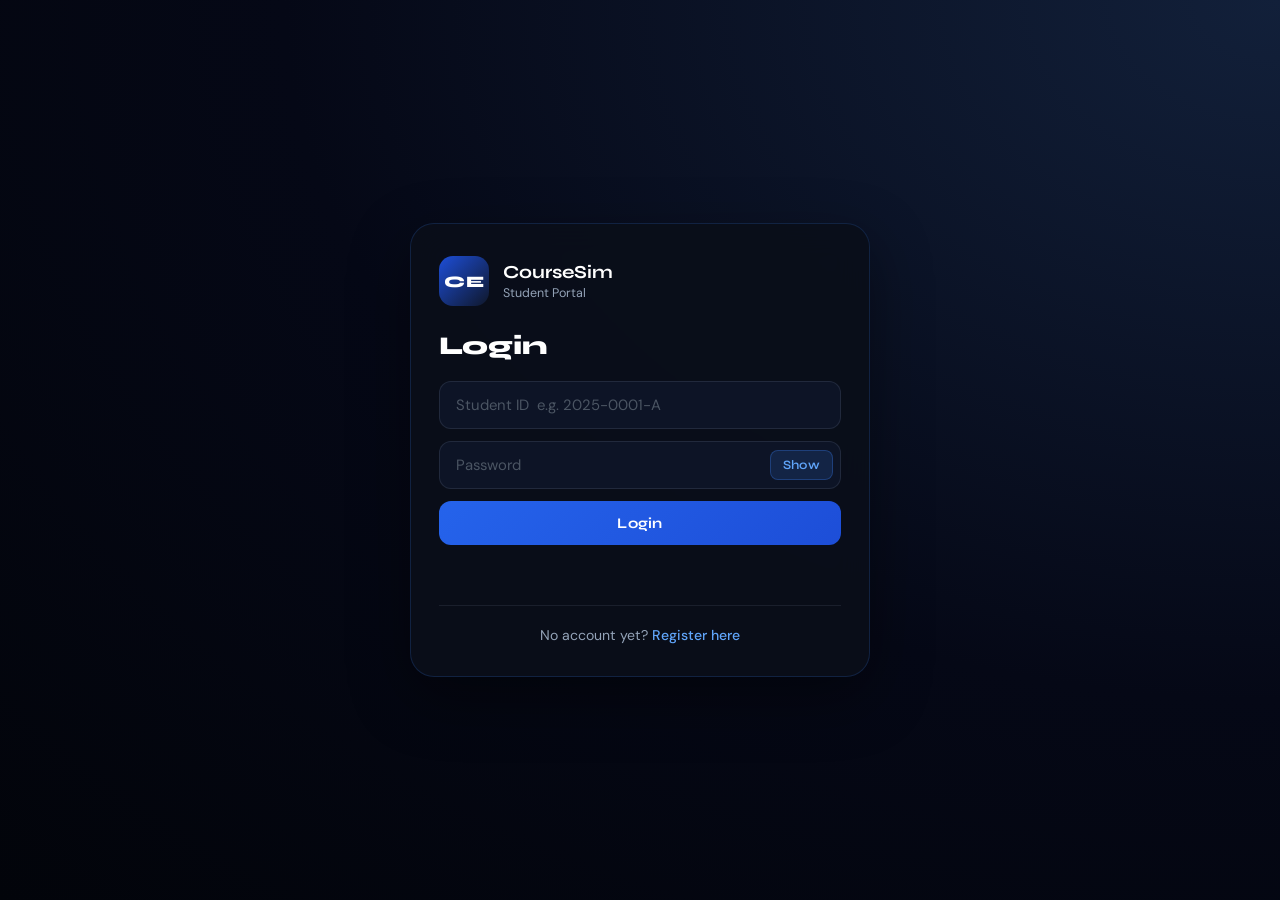
==== index.html @ 4ed4b831 "Added Show/Hide button and get rid of timer for registration successful." ====
<!DOCTYPE html>
<html lang="en">
<head>
  <meta charset="UTF-8" />
  <meta name="viewport" content="width=device-width, initial-scale=1.0" />
  <title>CourseSim – Login</title>
  <link rel="stylesheet" href="style.css" />
</head>
<body class="login-page">
  <div class="auth-wrap">
    <div class="auth-card">
      <div class="brand">
        <div class="logo">CE</div>
        <div>
          <h1>CourseSim</h1>
          <p>Student Portal</p>
        </div>
      </div>

      <h2>Login</h2>
      <input id="loginId"       type="text"     placeholder="Student ID  e.g. 2025-0001-A" />
      <div class="password-wrapper">
        <input id="loginPassword" type="password" placeholder="Password" />
        <button type="button" class="toggle-password" onclick="togglePassword('loginPassword', this)">Show</button>
      </div>
      <button onclick="login()">Login</button>
      <p id="authMessage"></p>

      <hr />

      <p class="small">No account yet? <a href="register.html">Register here</a></p>
    </div>
  </div>

  <script src="script.js"></script>
</body>
</html>
---- style.css ----
/* =====================================================
   CourseSim – style.css
   ===================================================== */

@import url('https://fonts.googleapis.com/css2?family=Syne:wght@400;600;700;800&family=DM+Sans:wght@300;400;500&display=swap');

* {
  margin: 0;
  padding: 0;
  box-sizing: border-box;
}

:root {
  --bg:       #050816;
  --panel:    rgba(10, 15, 26, 0.92);
  --muted:    #94a3b8;
  --text:     #e5e7eb;
  --border:   rgba(59, 130, 246, 0.18);
  --blue:     #2563eb;
  --blue2:    #1d4ed8;
  --success:  #86efac;
  --font-head: 'Syne', sans-serif;
  --font-body: 'DM Sans', sans-serif;
}

body {
  min-height: 100vh;
  background: radial-gradient(ellipse at top right, #12203a 0%, var(--bg) 55%, #02040a 100%);
  color: var(--text);
  font-family: var(--font-body);
}

/* ── App Layout ─────────────────────────────────── */

.app {
  display: flex;
  min-height: 100vh;
}

/* ── Sidebar ─────────────────────────────────────── */

.sidebar {
  width: 268px;
  background: rgba(7, 10, 20, 0.97);
  border-right: 1px solid var(--border);
  padding: 28px 20px;
  display: flex;
  flex-direction: column;
  justify-content: space-between;
  flex-shrink: 0;
}

.brand {
  display: flex;
  align-items: center;
  gap: 14px;
}

.logo {
  width: 50px;
  height: 50px;
  border-radius: 14px;
  display: grid;
  place-items: center;
  background: linear-gradient(135deg, #1d4ed8, #0f172a);
  color: white;
  font-family: var(--font-head);
  font-weight: 800;
  font-size: 1rem;
  letter-spacing: 0.5px;
  flex-shrink: 0;
}

.brand h1 {
  font-family: var(--font-head);
  font-size: 1.15rem;
  font-weight: 700;
  color: #fff;
}

.brand p {
  font-size: 0.78rem;
  color: var(--muted);
  margin-top: 2px;
}

.nav {
  margin-top: 38px;
  display: grid;
  gap: 6px;
}

.nav a {
  text-decoration: none;
  color: #94a3b8;
  background: transparent;
  padding: 12px 16px;
  border-radius: 12px;
  font-size: 0.92rem;
  font-weight: 500;
  transition: all 0.22s ease;
  border: 1px solid transparent;
}

.nav a.active,
.nav a:hover {
  background: linear-gradient(135deg, rgba(37, 99, 235, 0.35), rgba(15, 23, 42, 0.9));
  color: #e0eaff;
  border-color: rgba(59, 130, 246, 0.25);
  transform: translateX(3px);
}

.user-card {
  display: flex;
  align-items: center;
  gap: 12px;
  background: rgba(255, 255, 255, 0.04);
  padding: 14px;
  border-radius: 16px;
  border: 1px solid var(--border);
}

.avatar {
  width: 42px;
  height: 42px;
  border-radius: 11px;
  background: linear-gradient(135deg, #6366f1, #2563eb);
  display: grid;
  place-items: center;
  font-family: var(--font-head);
  font-weight: 700;
  font-size: 0.85rem;
  color: #fff;
  flex-shrink: 0;
  letter-spacing: 0.5px;
}

.user-card h3 {
  font-size: 0.9rem;
  font-weight: 600;
  color: #e2e8f0;
  white-space: nowrap;
  overflow: hidden;
  text-overflow: ellipsis;
  max-width: 150px;
}

.user-card p {
  font-size: 0.75rem;
  color: var(--muted);
  margin-top: 2px;
}

/* ── Main ────────────────────────────────────────── */

.main {
  flex: 1;
  padding: 36px 32px;
  overflow-y: auto;
}

.hero {
  margin-bottom: 28px;
}

.hero h2 {
  font-family: var(--font-head);
  font-size: 2rem;
  font-weight: 800;
  color: #fff;
  margin-bottom: 6px;
}

.hero p {
  color: var(--muted);
  font-size: 0.95rem;
}

/* ── Stats ───────────────────────────────────────── */

.stats {
  display: grid;
  grid-template-columns: repeat(4, 1fr);
  gap: 16px;
  margin-bottom: 28px;
}

.card {
  background: var(--panel);
  border: 1px solid var(--border);
  border-radius: 18px;
  padding: 20px;
  box-shadow: 0 8px 32px rgba(0, 0, 0, 0.3);
  backdrop-filter: blur(10px);
}

.card h3 {
  font-family: var(--font-head);
  font-size: 2rem;
  font-weight: 800;
  color: #60a5fa;
  line-height: 1;
}

.card p {
  color: var(--muted);
  font-size: 0.82rem;
  margin-top: 6px;
}

/* ── Panels ──────────────────────────────────────── */

.panels {
  display: grid;
  grid-template-columns: 1fr 1fr;
  gap: 18px;
}

.panel {
  background: var(--panel);
  border: 1px solid var(--border);
  border-radius: 20px;
  padding: 24px;
  box-shadow: 0 10px 40px rgba(0, 0, 0, 0.25);
  backdrop-filter: blur(10px);
}

.panel h3 {
  font-family: var(--font-head);
  font-size: 1rem;
  font-weight: 700;
  color: #e2e8f0;
  margin-bottom: 18px;
  text-transform: uppercase;
  letter-spacing: 0.8px;
}

/* ── Inputs & Buttons ────────────────────────────── */

.password-wrapper {
  position: relative;
  width: 100%;
  margin-bottom: 12px;
}

.password-wrapper input {
  margin-bottom: 0;
  padding-right: 70px;
}

.toggle-password {
  position: absolute;
  right: 8px;
  top: 50%;
  transform: translateY(-50%);
  width: auto;
  padding: 6px 12px;
  margin: 0;
  font-size: 0.8rem;
  font-weight: 600;
  background: rgba(59, 130, 246, 0.15);
  border: 1px solid rgba(59, 130, 246, 0.3);
  color: #60a5fa;
  cursor: pointer;
  border-radius: 8px;
  transition: all 0.2s ease;
}

.toggle-password:hover {
  background: rgba(59, 130, 246, 0.25);
  box-shadow: 0 2px 8px rgba(37, 99, 235, 0.2);
}

input {
  width: 100%;
  padding: 13px 16px;
  border: 1px solid rgba(148, 163, 184, 0.15);
  border-radius: 12px;
  outline: none;
  font-size: 0.93rem;
  font-family: var(--font-body);
  background: rgba(15, 23, 42, 0.85);
  color: #e2e8f0;
  margin-bottom: 12px;
  transition: border-color 0.2s;
}

input::placeholder {
  color: #4b5563;
}

input:focus {
  border-color: rgba(59, 130, 246, 0.45);
}

button {
  width: 100%;
  padding: 13px;
  border: none;
  border-radius: 12px;
  outline: none;
  font-size: 0.92rem;
  font-family: var(--font-head);
  font-weight: 700;
  letter-spacing: 0.3px;
  background: linear-gradient(135deg, var(--blue), var(--blue2));
  color: white;
  cursor: pointer;
  transition: all 0.2s ease;
  margin-bottom: 10px;
}

button:hover:not(:disabled):not(.toggle-password) {
  transform: translateY(-2px);
  box-shadow: 0 6px 20px rgba(37, 99, 235, 0.35);
}

button:disabled {
  opacity: 0.4;
  cursor: not-allowed;
}

button.alt {
  background: linear-gradient(135deg, #0f766e, #115e59);
}

button.alt:hover:not(:disabled) {
  box-shadow: 0 6px 20px rgba(15, 118, 110, 0.35);
}

/* ── Messages ────────────────────────────────────── */

#message,
#authMessage {
  margin-top: 8px;
  min-height: 22px;
  font-size: 0.9rem;
  color: #bfdbfe;
  transition: color 0.2s;
}

/* ── Course & Student Lists ──────────────────────── */

#courseList,
#studentList {
  list-style: none;
  display: grid;
  gap: 10px;
}

.course-item,
.student-item {
  padding: 14px 16px;
  border-radius: 14px;
  background: rgba(255, 255, 255, 0.03);
  border: 1px solid rgba(255, 255, 255, 0.05);
  border-left: 3px solid #3b82f6;
  transition: background 0.2s;
}

.course-item:hover,
.student-item:hover {
  background: rgba(255, 255, 255, 0.055);
}

.course-title,
.student-title {
  font-family: var(--font-head);
  font-weight: 600;
  font-size: 0.92rem;
  color: #e2e8f0;
  margin-bottom: 4px;
}

.course-meta,
.student-meta {
  font-size: 0.82rem;
  color: var(--muted);
  margin-bottom: 10px;
}

.badge-full {
  display: inline-block;
  background: rgba(239, 68, 68, 0.2);
  color: #fca5a5;
  font-size: 0.7rem;
  font-family: var(--font-head);
  font-weight: 700;
  padding: 2px 7px;
  border-radius: 6px;
  letter-spacing: 0.5px;
}

.action-row {
  display: flex;
  gap: 8px;
}

.action-row button {
  width: 50%;
  padding: 9px;
  font-size: 0.83rem;
  margin-bottom: 0;
}

.empty-state {
  text-align: center;
  color: var(--muted);
  font-size: 0.9rem;
  padding: 24px 0;
}

/* ── Auth Pages ──────────────────────────────────── */

.login-page {
  display: grid;
  place-items: center;
  min-height: 100vh;
}

.auth-wrap {
  width: min(460px, 92vw);
  padding: 24px 0;
}

.auth-card {
  background: var(--panel);
  border: 1px solid var(--border);
  border-radius: 24px;
  padding: 32px 28px;
  box-shadow: 0 20px 60px rgba(0, 0, 0, 0.4);
  backdrop-filter: blur(16px);
}

.auth-card .brand {
  margin-bottom: 24px;
}

.auth-card h2 {
  font-family: var(--font-head);
  font-size: 1.6rem;
  font-weight: 800;
  margin-bottom: 20px;
  color: #fff;
}

.auth-card hr {
  border: none;
  border-top: 1px solid rgba(148, 163, 184, 0.12);
  margin: 20px 0;
}

.small {
  font-size: 0.88rem;
  color: var(--muted);
  text-align: center;
}

.small a {
  color: #60a5fa;
  text-decoration: none;
  font-weight: 500;
}

.small a:hover {
  text-decoration: underline;
}

/* Generated ID display */
.id-display {
  display: none;
  background: rgba(37, 99, 235, 0.12);
  border: 1px solid rgba(59, 130, 246, 0.35);
  border-radius: 12px;
  padding: 14px 16px;
  margin-bottom: 14px;
  font-family: var(--font-head);
  font-weight: 700;
  font-size: 1.05rem;
  color: #93c5fd;
  text-align: center;
  letter-spacing: 1px;
}

.id-hint {
  font-size: 0.8rem;
  color: var(--muted);
  text-align: center;
  margin-top: -8px;
  margin-bottom: 14px;
}

/* ── Responsive ──────────────────────────────────── */

@media (max-width: 980px) {
  .app {
    flex-direction: column;
  }

  .sidebar {
    width: 100%;
    flex-direction: row;
    flex-wrap: wrap;
    gap: 16px;
    padding: 16px;
  }

  .nav {
    margin-top: 0;
    grid-template-columns: repeat(4, 1fr);
    gap: 8px;
    width: 100%;
  }

  .stats {
    grid-template-columns: repeat(2, 1fr);
  }

  .panels {
    grid-template-columns: 1fr;
  }

  .main {
    padding: 20px 16px;
  }
}

@media (max-width: 540px) {
  .stats {
    grid-template-columns: 1fr 1fr;
  }

  .nav {
    grid-template-columns: repeat(2, 1fr);
  }
}
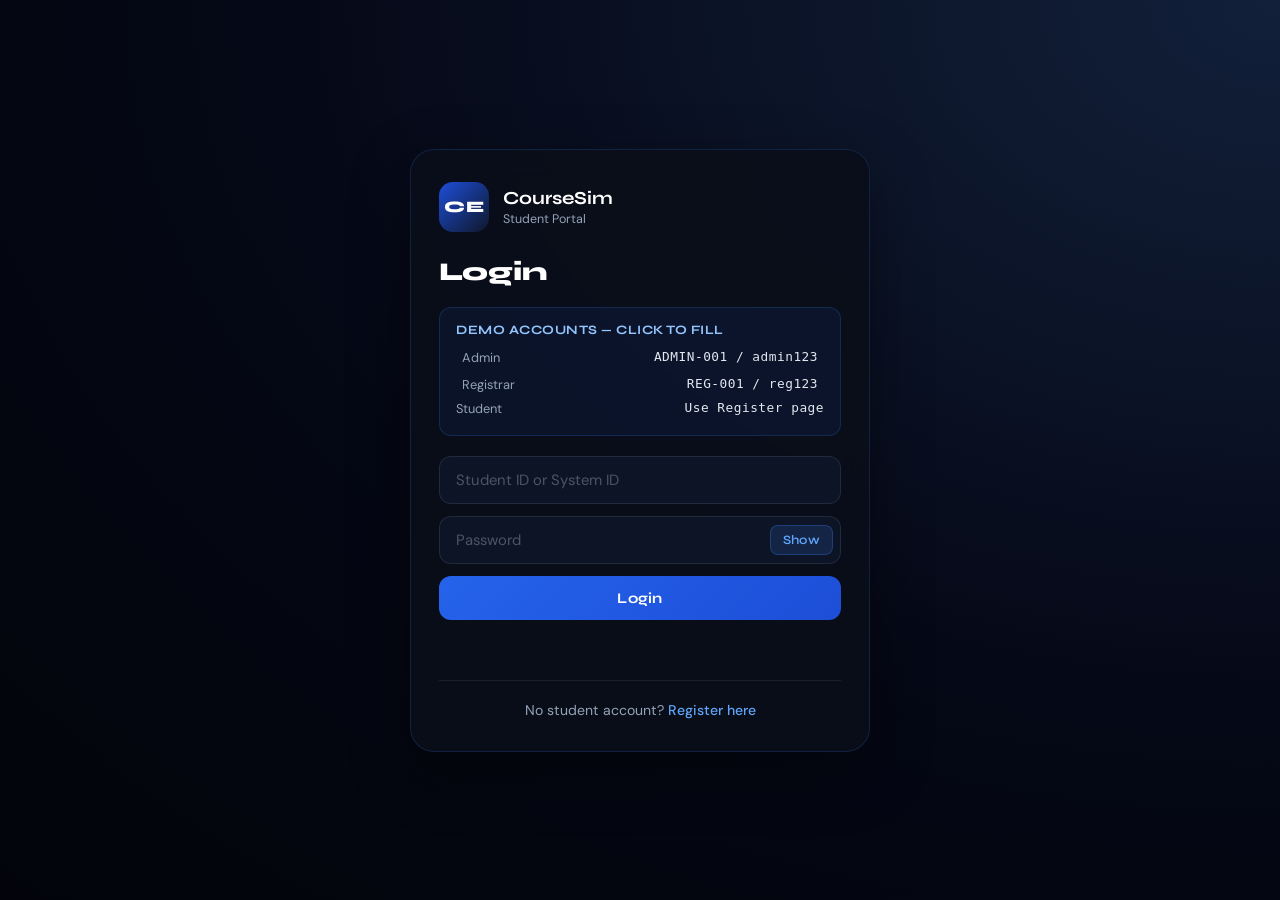
==== commit 6ae20b74: "Added the roles: Admin, Registrar, and Student" ====
--- a/index.html
+++ b/index.html
@@ -11,14 +11,23 @@
     <div class="auth-card">
       <div class="brand">
         <div class="logo">CE</div>
-        <div>
-          <h1>CourseSim</h1>
-          <p>Student Portal</p>
-        </div>
+        <div><h1>CourseSim</h1><p>Student Portal</p></div>
       </div>
 
       <h2>Login</h2>
-      <input id="loginId"       type="text"     placeholder="Student ID  e.g. 2025-0001-A" />
+
+      <div class="demo-box">
+        <h4>Demo Accounts — click to fill</h4>
+        <div class="demo-row clickable" onclick="fillLogin('ADMIN-001','admin123')">
+          <span>Admin</span><span>ADMIN-001 / admin123</span>
+        </div>
+        <div class="demo-row clickable" onclick="fillLogin('REG-001','reg123')">
+          <span>Registrar</span><span>REG-001 / reg123</span>
+        </div>
+        <div class="demo-row"><span>Student</span><span>Use Register page</span></div>
+      </div>
+
+      <input id="loginId"       type="text"     placeholder="Student ID or System ID" />
       <div class="password-wrapper">
         <input id="loginPassword" type="password" placeholder="Password" />
         <button type="button" class="toggle-password" onclick="togglePassword('loginPassword', this)">Show</button>
@@ -27,11 +36,16 @@
       <p id="authMessage"></p>
 
       <hr />
-
-      <p class="small">No account yet? <a href="register.html">Register here</a></p>
+      <p class="small">No student account? <a href="register.html">Register here</a></p>
     </div>
   </div>
 
   <script src="script.js"></script>
+  <script>
+    function fillLogin(id, pass) {
+      document.getElementById('loginId').value = id;
+      document.getElementById('loginPassword').value = pass;
+    }
+  </script>
 </body>
 </html>
--- a/style.css
+++ b/style.css
@@ -1,24 +1,20 @@
 /* =====================================================
-   CourseSim – style.css
+   CourseSim – style.css  (Role-based edition)
    ===================================================== */
 
 @import url('https://fonts.googleapis.com/css2?family=Syne:wght@400;600;700;800&family=DM+Sans:wght@300;400;500&display=swap');
 
-* {
-  margin: 0;
-  padding: 0;
-  box-sizing: border-box;
-}
+* { margin: 0; padding: 0; box-sizing: border-box; }
 
 :root {
-  --bg:       #050816;
-  --panel:    rgba(10, 15, 26, 0.92);
-  --muted:    #94a3b8;
-  --text:     #e5e7eb;
-  --border:   rgba(59, 130, 246, 0.18);
-  --blue:     #2563eb;
-  --blue2:    #1d4ed8;
-  --success:  #86efac;
+  --bg:        #050816;
+  --panel:     rgba(10, 15, 26, 0.92);
+  --muted:     #94a3b8;
+  --text:      #e5e7eb;
+  --border:    rgba(59, 130, 246, 0.18);
+  --blue:      #2563eb;
+  --blue2:     #1d4ed8;
+  --success:   #86efac;
   --font-head: 'Syne', sans-serif;
   --font-body: 'DM Sans', sans-serif;
 }
@@ -31,14 +27,9 @@
 }
 
 /* ── App Layout ─────────────────────────────────── */
-
-.app {
-  display: flex;
-  min-height: 100vh;
-}
+.app { display: flex; min-height: 100vh; }
 
 /* ── Sidebar ─────────────────────────────────────── */
-
 .sidebar {
   width: 268px;
   background: rgba(7, 10, 20, 0.97);
@@ -50,487 +41,251 @@
   flex-shrink: 0;
 }
 
-.brand {
-  display: flex;
-  align-items: center;
-  gap: 14px;
-}
+.brand { display: flex; align-items: center; gap: 14px; }
 
 .logo {
-  width: 50px;
-  height: 50px;
+  width: 50px; height: 50px;
   border-radius: 14px;
-  display: grid;
-  place-items: center;
+  display: grid; place-items: center;
   background: linear-gradient(135deg, #1d4ed8, #0f172a);
   color: white;
   font-family: var(--font-head);
-  font-weight: 800;
-  font-size: 1rem;
-  letter-spacing: 0.5px;
+  font-weight: 800; font-size: 1rem; letter-spacing: 0.5px;
   flex-shrink: 0;
 }
 
-.brand h1 {
-  font-family: var(--font-head);
-  font-size: 1.15rem;
-  font-weight: 700;
-  color: #fff;
-}
-
-.brand p {
-  font-size: 0.78rem;
-  color: var(--muted);
-  margin-top: 2px;
-}
-
-.nav {
-  margin-top: 38px;
-  display: grid;
-  gap: 6px;
-}
+.brand h1 { font-family: var(--font-head); font-size: 1.15rem; font-weight: 700; color: #fff; }
+.brand p  { font-size: 0.78rem; color: var(--muted); margin-top: 2px; }
+
+.nav { margin-top: 38px; display: grid; gap: 6px; }
 
 .nav a {
-  text-decoration: none;
-  color: #94a3b8;
-  background: transparent;
-  padding: 12px 16px;
-  border-radius: 12px;
-  font-size: 0.92rem;
-  font-weight: 500;
-  transition: all 0.22s ease;
-  border: 1px solid transparent;
-}
-
-.nav a.active,
-.nav a:hover {
-  background: linear-gradient(135deg, rgba(37, 99, 235, 0.35), rgba(15, 23, 42, 0.9));
-  color: #e0eaff;
-  border-color: rgba(59, 130, 246, 0.25);
-  transform: translateX(3px);
+  text-decoration: none; color: #94a3b8; background: transparent;
+  padding: 12px 16px; border-radius: 12px; font-size: 0.92rem; font-weight: 500;
+  transition: all 0.22s ease; border: 1px solid transparent;
+}
+
+.nav a.active, .nav a:hover {
+  background: linear-gradient(135deg, rgba(37,99,235,0.35), rgba(15,23,42,0.9));
+  color: #e0eaff; border-color: rgba(59,130,246,0.25); transform: translateX(3px);
 }
 
 .user-card {
-  display: flex;
-  align-items: center;
-  gap: 12px;
-  background: rgba(255, 255, 255, 0.04);
-  padding: 14px;
-  border-radius: 16px;
-  border: 1px solid var(--border);
+  display: flex; align-items: center; gap: 12px;
+  background: rgba(255,255,255,0.04);
+  padding: 14px; border-radius: 16px; border: 1px solid var(--border);
 }
 
 .avatar {
-  width: 42px;
-  height: 42px;
-  border-radius: 11px;
+  width: 42px; height: 42px; border-radius: 11px;
   background: linear-gradient(135deg, #6366f1, #2563eb);
-  display: grid;
-  place-items: center;
-  font-family: var(--font-head);
-  font-weight: 700;
-  font-size: 0.85rem;
-  color: #fff;
-  flex-shrink: 0;
-  letter-spacing: 0.5px;
+  display: grid; place-items: center;
+  font-family: var(--font-head); font-weight: 700; font-size: 0.85rem;
+  color: #fff; flex-shrink: 0; letter-spacing: 0.5px;
 }
 
 .user-card h3 {
-  font-size: 0.9rem;
-  font-weight: 600;
-  color: #e2e8f0;
-  white-space: nowrap;
-  overflow: hidden;
-  text-overflow: ellipsis;
-  max-width: 150px;
-}
-
-.user-card p {
-  font-size: 0.75rem;
-  color: var(--muted);
-  margin-top: 2px;
-}
-
-/* ── Main ────────────────────────────────────────── */
-
-.main {
-  flex: 1;
-  padding: 36px 32px;
-  overflow-y: auto;
-}
-
-.hero {
-  margin-bottom: 28px;
-}
-
-.hero h2 {
-  font-family: var(--font-head);
-  font-size: 2rem;
-  font-weight: 800;
-  color: #fff;
-  margin-bottom: 6px;
-}
-
-.hero p {
-  color: var(--muted);
-  font-size: 0.95rem;
-}
+  font-size: 0.9rem; font-weight: 600; color: #e2e8f0;
+  white-space: nowrap; overflow: hidden; text-overflow: ellipsis; max-width: 150px;
+}
+.user-card p  { font-size: 0.75rem; color: var(--muted); margin-top: 2px; }
+
+.role-pill {
+  display: inline-block;
+  font-size: 0.68rem; font-family: var(--font-head); font-weight: 700;
+  padding: 2px 8px; border-radius: 20px; letter-spacing: 0.5px;
+  margin-top: 4px; text-transform: uppercase;
+}
+.role-pill.admin      { background: rgba(139,92,246,0.2); color: #c4b5fd; border: 1px solid rgba(139,92,246,0.3); }
+.role-pill.registrar  { background: rgba(20,184,166,0.2); color: #5eead4; border: 1px solid rgba(20,184,166,0.3); }
+.role-pill.student    { background: rgba(37,99,235,0.2);  color: #93c5fd; border: 1px solid rgba(37,99,235,0.3); }
+
+/* ── Main ─────────────────────────────────────────── */
+.main { flex: 1; padding: 36px 32px; overflow-y: auto; }
+
+.hero { margin-bottom: 28px; }
+.hero h2 { font-family: var(--font-head); font-size: 2rem; font-weight: 800; color: #fff; margin-bottom: 6px; }
+.hero p  { color: var(--muted); font-size: 0.95rem; }
 
 /* ── Stats ───────────────────────────────────────── */
-
 .stats {
-  display: grid;
-  grid-template-columns: repeat(4, 1fr);
-  gap: 16px;
-  margin-bottom: 28px;
+  display: grid; grid-template-columns: repeat(4, 1fr);
+  gap: 16px; margin-bottom: 28px;
 }
 
 .card {
-  background: var(--panel);
-  border: 1px solid var(--border);
-  border-radius: 18px;
-  padding: 20px;
-  box-shadow: 0 8px 32px rgba(0, 0, 0, 0.3);
-  backdrop-filter: blur(10px);
-}
-
-.card h3 {
-  font-family: var(--font-head);
-  font-size: 2rem;
-  font-weight: 800;
-  color: #60a5fa;
-  line-height: 1;
-}
-
-.card p {
-  color: var(--muted);
-  font-size: 0.82rem;
-  margin-top: 6px;
-}
+  background: var(--panel); border: 1px solid var(--border);
+  border-radius: 18px; padding: 20px;
+  box-shadow: 0 8px 32px rgba(0,0,0,0.3); backdrop-filter: blur(10px);
+}
+.card h3 { font-family: var(--font-head); font-size: 2rem; font-weight: 800; color: #60a5fa; line-height: 1; }
+.card p  { color: var(--muted); font-size: 0.82rem; margin-top: 6px; }
 
 /* ── Panels ──────────────────────────────────────── */
-
-.panels {
-  display: grid;
-  grid-template-columns: 1fr 1fr;
-  gap: 18px;
-}
+.panels { display: grid; grid-template-columns: 1fr 1fr; gap: 18px; }
 
 .panel {
-  background: var(--panel);
-  border: 1px solid var(--border);
-  border-radius: 20px;
-  padding: 24px;
-  box-shadow: 0 10px 40px rgba(0, 0, 0, 0.25);
-  backdrop-filter: blur(10px);
-}
-
+  background: var(--panel); border: 1px solid var(--border);
+  border-radius: 20px; padding: 24px;
+  box-shadow: 0 10px 40px rgba(0,0,0,0.25); backdrop-filter: blur(10px);
+}
 .panel h3 {
-  font-family: var(--font-head);
-  font-size: 1rem;
-  font-weight: 700;
-  color: #e2e8f0;
-  margin-bottom: 18px;
-  text-transform: uppercase;
-  letter-spacing: 0.8px;
-}
+  font-family: var(--font-head); font-size: 1rem; font-weight: 700;
+  color: #e2e8f0; margin-bottom: 18px; text-transform: uppercase; letter-spacing: 0.8px;
+}
+
+.panel-full { grid-column: 1 / -1; }
 
 /* ── Inputs & Buttons ────────────────────────────── */
-
-.password-wrapper {
-  position: relative;
-  width: 100%;
-  margin-bottom: 12px;
-}
-
-.password-wrapper input {
-  margin-bottom: 0;
-  padding-right: 70px;
-}
+.password-wrapper { position: relative; width: 100%; margin-bottom: 12px; }
+.password-wrapper input { margin-bottom: 0; padding-right: 70px; }
 
 .toggle-password {
-  position: absolute;
-  right: 8px;
-  top: 50%;
-  transform: translateY(-50%);
-  width: auto;
-  padding: 6px 12px;
-  margin: 0;
-  font-size: 0.8rem;
-  font-weight: 600;
-  background: rgba(59, 130, 246, 0.15);
-  border: 1px solid rgba(59, 130, 246, 0.3);
-  color: #60a5fa;
-  cursor: pointer;
-  border-radius: 8px;
-  transition: all 0.2s ease;
-}
-
-.toggle-password:hover {
-  background: rgba(59, 130, 246, 0.25);
-  box-shadow: 0 2px 8px rgba(37, 99, 235, 0.2);
-}
+  position: absolute; right: 8px; top: 50%; transform: translateY(-50%);
+  width: auto; padding: 6px 12px; margin: 0; font-size: 0.8rem; font-weight: 600;
+  background: rgba(59,130,246,0.15); border: 1px solid rgba(59,130,246,0.3);
+  color: #60a5fa; cursor: pointer; border-radius: 8px; transition: all 0.2s ease;
+}
+.toggle-password:hover { background: rgba(59,130,246,0.25); box-shadow: 0 2px 8px rgba(37,99,235,0.2); }
 
 input {
-  width: 100%;
-  padding: 13px 16px;
-  border: 1px solid rgba(148, 163, 184, 0.15);
-  border-radius: 12px;
-  outline: none;
-  font-size: 0.93rem;
-  font-family: var(--font-body);
-  background: rgba(15, 23, 42, 0.85);
-  color: #e2e8f0;
-  margin-bottom: 12px;
-  transition: border-color 0.2s;
-}
-
-input::placeholder {
-  color: #4b5563;
-}
-
-input:focus {
-  border-color: rgba(59, 130, 246, 0.45);
-}
+  width: 100%; padding: 13px 16px;
+  border: 1px solid rgba(148,163,184,0.15);
+  border-radius: 12px; outline: none;
+  font-size: 0.93rem; font-family: var(--font-body);
+  background: rgba(15,23,42,0.85); color: #e2e8f0;
+  margin-bottom: 12px; transition: border-color 0.2s;
+}
+input::placeholder { color: #4b5563; }
+input:focus { border-color: rgba(59,130,246,0.45); }
 
 button {
-  width: 100%;
-  padding: 13px;
-  border: none;
-  border-radius: 12px;
-  outline: none;
-  font-size: 0.92rem;
-  font-family: var(--font-head);
-  font-weight: 700;
-  letter-spacing: 0.3px;
+  width: 100%; padding: 13px; border: none; border-radius: 12px; outline: none;
+  font-size: 0.92rem; font-family: var(--font-head); font-weight: 700; letter-spacing: 0.3px;
   background: linear-gradient(135deg, var(--blue), var(--blue2));
-  color: white;
-  cursor: pointer;
-  transition: all 0.2s ease;
-  margin-bottom: 10px;
-}
-
+  color: white; cursor: pointer; transition: all 0.2s ease; margin-bottom: 10px;
+}
 button:hover:not(:disabled):not(.toggle-password) {
-  transform: translateY(-2px);
-  box-shadow: 0 6px 20px rgba(37, 99, 235, 0.35);
-}
-
-button:disabled {
-  opacity: 0.4;
-  cursor: not-allowed;
-}
-
-button.alt {
-  background: linear-gradient(135deg, #0f766e, #115e59);
-}
-
-button.alt:hover:not(:disabled) {
-  box-shadow: 0 6px 20px rgba(15, 118, 110, 0.35);
-}
+  transform: translateY(-2px); box-shadow: 0 6px 20px rgba(37,99,235,0.35);
+}
+button:disabled { opacity: 0.4; cursor: not-allowed; }
+button.alt { background: linear-gradient(135deg, #0f766e, #115e59); }
+button.alt:hover:not(:disabled) { box-shadow: 0 6px 20px rgba(15,118,110,0.35); }
+button.approve-btn { background: linear-gradient(135deg, #15803d, #166534); margin-bottom: 0; }
+button.approve-btn:hover { box-shadow: 0 6px 20px rgba(21,128,61,0.35); }
+button.reject-btn  { background: linear-gradient(135deg, #b91c1c, #991b1b); margin-bottom: 0; }
+button.reject-btn:hover  { box-shadow: 0 6px 20px rgba(185,28,28,0.35); }
+button.remove-btn  { background: linear-gradient(135deg, #b91c1c, #991b1b); }
 
 /* ── Messages ────────────────────────────────────── */
-
-#message,
-#authMessage {
-  margin-top: 8px;
-  min-height: 22px;
-  font-size: 0.9rem;
-  color: #bfdbfe;
-  transition: color 0.2s;
+#message, #authMessage {
+  margin-top: 8px; min-height: 22px;
+  font-size: 0.9rem; color: #bfdbfe; transition: color 0.2s;
 }
 
 /* ── Course & Student Lists ──────────────────────── */
-
-#courseList,
-#studentList {
-  list-style: none;
-  display: grid;
-  gap: 10px;
-}
-
-.course-item,
-.student-item {
-  padding: 14px 16px;
-  border-radius: 14px;
-  background: rgba(255, 255, 255, 0.03);
-  border: 1px solid rgba(255, 255, 255, 0.05);
+#courseList, #studentList, #myEnrollList, #allEnrollList,
+#requestList, #historyList, #myRequestList, #adminCourseList {
+  list-style: none; display: grid; gap: 10px;
+}
+
+.course-item, .student-item, .request-item {
+  padding: 14px 16px; border-radius: 14px;
+  background: rgba(255,255,255,0.03);
+  border: 1px solid rgba(255,255,255,0.05);
   border-left: 3px solid #3b82f6;
   transition: background 0.2s;
 }
-
-.course-item:hover,
-.student-item:hover {
-  background: rgba(255, 255, 255, 0.055);
-}
-
-.course-title,
-.student-title {
-  font-family: var(--font-head);
-  font-weight: 600;
-  font-size: 0.92rem;
-  color: #e2e8f0;
-  margin-bottom: 4px;
-}
-
-.course-meta,
-.student-meta {
-  font-size: 0.82rem;
-  color: var(--muted);
-  margin-bottom: 10px;
-}
-
-.badge-full {
-  display: inline-block;
-  background: rgba(239, 68, 68, 0.2);
-  color: #fca5a5;
-  font-size: 0.7rem;
-  font-family: var(--font-head);
-  font-weight: 700;
-  padding: 2px 7px;
-  border-radius: 6px;
-  letter-spacing: 0.5px;
-}
-
-.action-row {
-  display: flex;
-  gap: 8px;
-}
-
-.action-row button {
-  width: 50%;
-  padding: 9px;
-  font-size: 0.83rem;
-  margin-bottom: 0;
-}
-
-.empty-state {
-  text-align: center;
-  color: var(--muted);
-  font-size: 0.9rem;
-  padding: 24px 0;
-}
+.course-item:hover, .student-item:hover, .request-item:hover {
+  background: rgba(255,255,255,0.055);
+}
+
+.course-title, .student-title { font-family: var(--font-head); font-weight: 600; font-size: 0.92rem; color: #e2e8f0; margin-bottom: 4px; }
+.course-meta, .student-meta, .req-course, .req-time  { font-size: 0.82rem; color: var(--muted); margin-bottom: 4px; }
+.req-course { color: #cbd5e1; font-size: 0.88rem; }
+
+.request-header { display: flex; align-items: center; gap: 8px; margin-bottom: 6px; flex-wrap: wrap; }
+.req-name { font-family: var(--font-head); font-weight: 600; color: #e2e8f0; }
+.req-id   { font-size: 0.75rem; color: var(--muted); }
+
+.req-actions { display: flex; gap: 8px; margin-top: 10px; }
+.req-actions button { width: auto; flex: 1; padding: 9px 14px; font-size: 0.83rem; }
+
+/* ── Badges ──────────────────────────────────────── */
+.badge-full, .badge-enrolled, .badge-pending,
+.req-badge, .enroll-badge, .drop-badge,
+.approved-badge, .rejected-badge, .pending-badge {
+  display: inline-block; font-size: 0.68rem;
+  font-family: var(--font-head); font-weight: 700;
+  padding: 2px 7px; border-radius: 6px; letter-spacing: 0.5px;
+}
+.badge-full      { background: rgba(239,68,68,0.2);   color: #fca5a5; }
+.badge-enrolled  { background: rgba(34,197,94,0.2);   color: #86efac; }
+.badge-pending   { background: rgba(234,179,8,0.2);   color: #fde047; }
+.enroll-badge    { background: rgba(37,99,235,0.2);   color: #93c5fd; }
+.drop-badge      { background: rgba(239,68,68,0.15);  color: #fca5a5; }
+.approved-badge  { background: rgba(34,197,94,0.2);   color: #86efac; }
+.rejected-badge  { background: rgba(239,68,68,0.2);   color: #fca5a5; }
+.pending-badge   { background: rgba(234,179,8,0.2);   color: #fde047; }
+
+.action-row { display: flex; gap: 8px; }
+.action-row button { width: 50%; padding: 9px; font-size: 0.83rem; margin-bottom: 0; }
+
+.empty-state { text-align: center; color: var(--muted); font-size: 0.9rem; padding: 24px 0; }
 
 /* ── Auth Pages ──────────────────────────────────── */
-
-.login-page {
-  display: grid;
-  place-items: center;
-  min-height: 100vh;
-}
-
-.auth-wrap {
-  width: min(460px, 92vw);
-  padding: 24px 0;
-}
+.login-page { display: grid; place-items: center; min-height: 100vh; }
+.auth-wrap  { width: min(460px, 92vw); padding: 24px 0; }
 
 .auth-card {
-  background: var(--panel);
-  border: 1px solid var(--border);
-  border-radius: 24px;
-  padding: 32px 28px;
-  box-shadow: 0 20px 60px rgba(0, 0, 0, 0.4);
-  backdrop-filter: blur(16px);
-}
-
-.auth-card .brand {
-  margin-bottom: 24px;
-}
-
-.auth-card h2 {
-  font-family: var(--font-head);
-  font-size: 1.6rem;
-  font-weight: 800;
-  margin-bottom: 20px;
-  color: #fff;
-}
-
-.auth-card hr {
-  border: none;
-  border-top: 1px solid rgba(148, 163, 184, 0.12);
-  margin: 20px 0;
-}
-
-.small {
-  font-size: 0.88rem;
-  color: var(--muted);
-  text-align: center;
-}
-
-.small a {
-  color: #60a5fa;
-  text-decoration: none;
-  font-weight: 500;
-}
-
-.small a:hover {
-  text-decoration: underline;
-}
-
-/* Generated ID display */
+  background: var(--panel); border: 1px solid var(--border);
+  border-radius: 24px; padding: 32px 28px;
+  box-shadow: 0 20px 60px rgba(0,0,0,0.4); backdrop-filter: blur(16px);
+}
+.auth-card .brand { margin-bottom: 24px; }
+.auth-card h2 { font-family: var(--font-head); font-size: 1.6rem; font-weight: 800; margin-bottom: 20px; color: #fff; }
+.auth-card hr { border: none; border-top: 1px solid rgba(148,163,184,0.12); margin: 20px 0; }
+
+/* Demo credentials box */
+.demo-box {
+  background: rgba(37,99,235,0.08); border: 1px solid rgba(59,130,246,0.2);
+  border-radius: 12px; padding: 14px 16px; margin-bottom: 20px;
+}
+.demo-box h4 { font-family: var(--font-head); font-size: 0.8rem; color: #93c5fd; margin-bottom: 8px; text-transform: uppercase; letter-spacing: 0.5px; }
+.demo-row { display: flex; justify-content: space-between; font-size: 0.8rem; margin-bottom: 4px; }
+.demo-row span:first-child { color: var(--muted); }
+.demo-row span:last-child  { color: #e2e8f0; font-family: monospace; letter-spacing: 0.5px; }
+.demo-row.clickable { cursor: pointer; border-radius: 6px; padding: 3px 6px; transition: background 0.15s; }
+.demo-row.clickable:hover { background: rgba(59,130,246,0.15); }
+
+.small { font-size: 0.88rem; color: var(--muted); text-align: center; }
+.small a { color: #60a5fa; text-decoration: none; font-weight: 500; }
+.small a:hover { text-decoration: underline; }
+
 .id-display {
-  display: none;
-  background: rgba(37, 99, 235, 0.12);
-  border: 1px solid rgba(59, 130, 246, 0.35);
-  border-radius: 12px;
-  padding: 14px 16px;
-  margin-bottom: 14px;
-  font-family: var(--font-head);
-  font-weight: 700;
-  font-size: 1.05rem;
-  color: #93c5fd;
-  text-align: center;
-  letter-spacing: 1px;
-}
-
-.id-hint {
-  font-size: 0.8rem;
-  color: var(--muted);
-  text-align: center;
-  margin-top: -8px;
-  margin-bottom: 14px;
-}
+  display: none; background: rgba(37,99,235,0.12);
+  border: 1px solid rgba(59,130,246,0.35); border-radius: 12px;
+  padding: 14px 16px; margin-bottom: 14px;
+  font-family: var(--font-head); font-weight: 700; font-size: 1.05rem;
+  color: #93c5fd; text-align: center; letter-spacing: 1px;
+}
+.id-hint { font-size: 0.8rem; color: var(--muted); text-align: center; margin-top: -8px; margin-bottom: 14px; }
+
+/* ── Admin page specifics ───────────────────────── */
+.form-grid { display: grid; grid-template-columns: 1fr 1fr; gap: 0 12px; }
+.form-grid input { margin-bottom: 12px; }
+.form-grid .full { grid-column: 1 / -1; }
 
 /* ── Responsive ──────────────────────────────────── */
-
 @media (max-width: 980px) {
-  .app {
-    flex-direction: column;
-  }
-
-  .sidebar {
-    width: 100%;
-    flex-direction: row;
-    flex-wrap: wrap;
-    gap: 16px;
-    padding: 16px;
-  }
-
-  .nav {
-    margin-top: 0;
-    grid-template-columns: repeat(4, 1fr);
-    gap: 8px;
-    width: 100%;
-  }
-
-  .stats {
-    grid-template-columns: repeat(2, 1fr);
-  }
-
-  .panels {
-    grid-template-columns: 1fr;
-  }
-
-  .main {
-    padding: 20px 16px;
-  }
-}
-
+  .app { flex-direction: column; }
+  .sidebar { width: 100%; flex-direction: row; flex-wrap: wrap; gap: 16px; padding: 16px; }
+  .nav { margin-top: 0; grid-template-columns: repeat(4, 1fr); gap: 8px; width: 100%; }
+  .stats { grid-template-columns: repeat(2, 1fr); }
+  .panels { grid-template-columns: 1fr; }
+  .main { padding: 20px 16px; }
+}
 @media (max-width: 540px) {
-  .stats {
-    grid-template-columns: 1fr 1fr;
-  }
-
-  .nav {
-    grid-template-columns: repeat(2, 1fr);
-  }
-}+  .stats { grid-template-columns: 1fr 1fr; }
+  .nav   { grid-template-columns: repeat(2, 1fr); }
+}
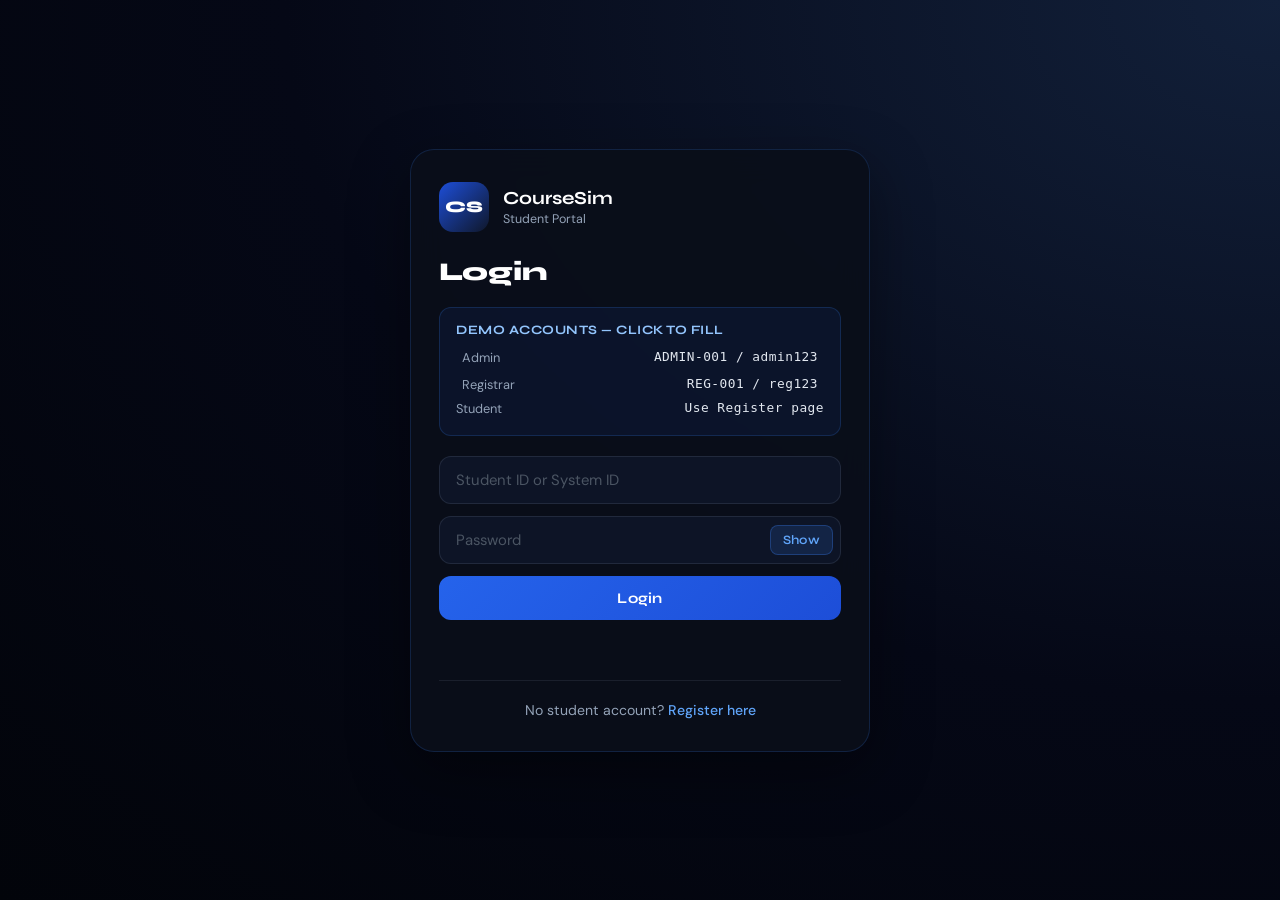
==== commit 39c3627c: "Copy paste kay arnold nga code" ====
--- a/index.html
+++ b/index.html
@@ -10,7 +10,7 @@
   <div class="auth-wrap">
     <div class="auth-card">
       <div class="brand">
-        <div class="logo">CE</div>
+        <div class="logo">CS</div>
         <div><h1>CourseSim</h1><p>Student Portal</p></div>
       </div>
 
--- a/style.css
+++ b/style.css
@@ -289,3 +289,28 @@
   .stats { grid-template-columns: 1fr 1fr; }
   .nav   { grid-template-columns: repeat(2, 1fr); }
 }
+
+/* ── Grade status (shared) ───────────────────────── */
+.grade-status {
+  display: inline-block; font-size: 0.72rem;
+  font-family: var(--font-head); font-weight: 700;
+  padding: 2px 9px; border-radius: 20px; letter-spacing: 0.3px;
+}
+.gs-passed  { background: rgba(34,197,94,0.18);  color: #86efac; }
+.gs-failed  { background: rgba(239,68,68,0.18);  color: #fca5a5; }
+.gs-pending { background: rgba(234,179,8,0.18);  color: #fde047; }
+.dropped-tag {
+  font-size: 0.68rem; background: rgba(100,116,139,0.2);
+  color: #94a3b8; padding: 1px 6px; border-radius: 4px; margin-left: 4px;
+}
+
+/* ── User management (admin) ─────────────────────── */
+.user-item-header { display: flex; align-items: center; gap: 12px; }
+.user-avatar-sm {
+  width: 36px; height: 36px; border-radius: 9px; flex-shrink: 0;
+  background: linear-gradient(135deg, #6366f1, #2563eb);
+  display: grid; place-items: center;
+  font-family: var(--font-head); font-weight: 700; font-size: 0.78rem; color: #fff;
+}
+.user-info { flex: 1; min-width: 0; }
+.user-remove-btn { width: auto; padding: 7px 14px; font-size: 0.78rem; margin-bottom: 0; flex-shrink: 0; }
